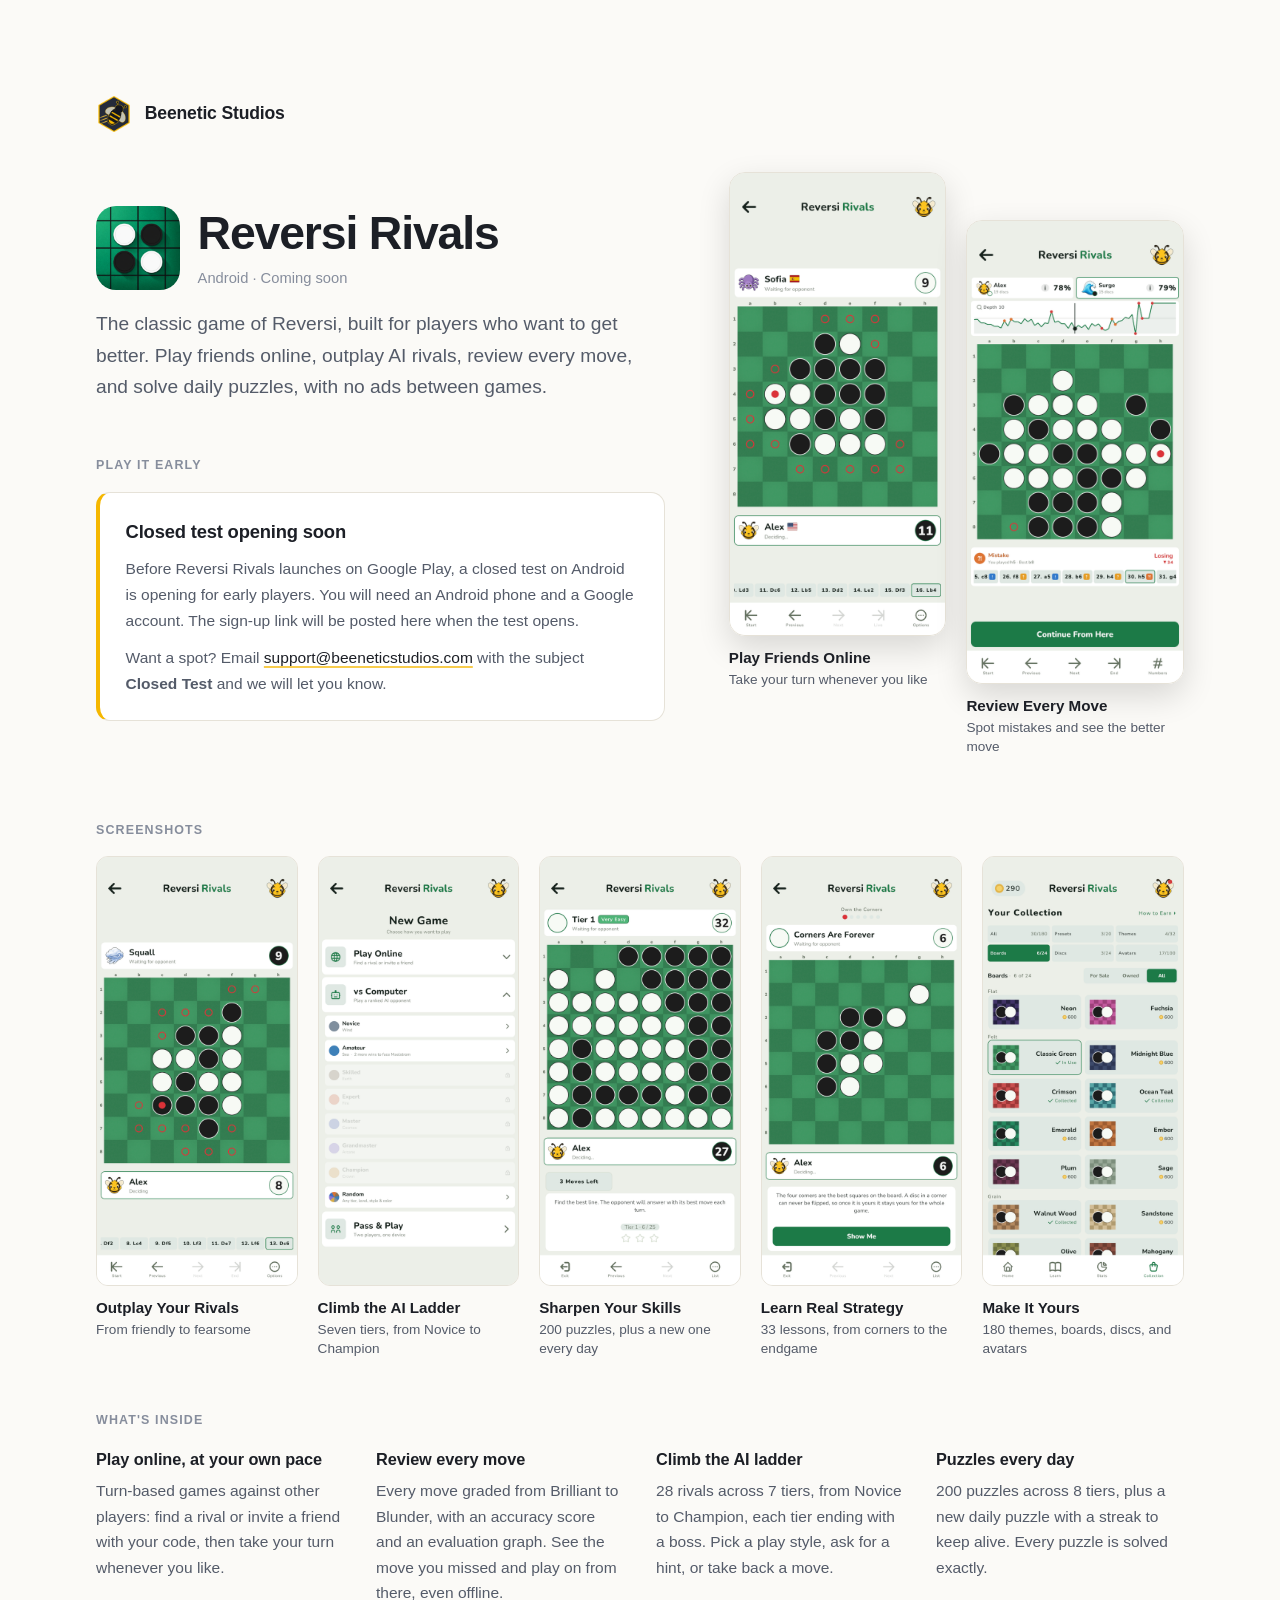
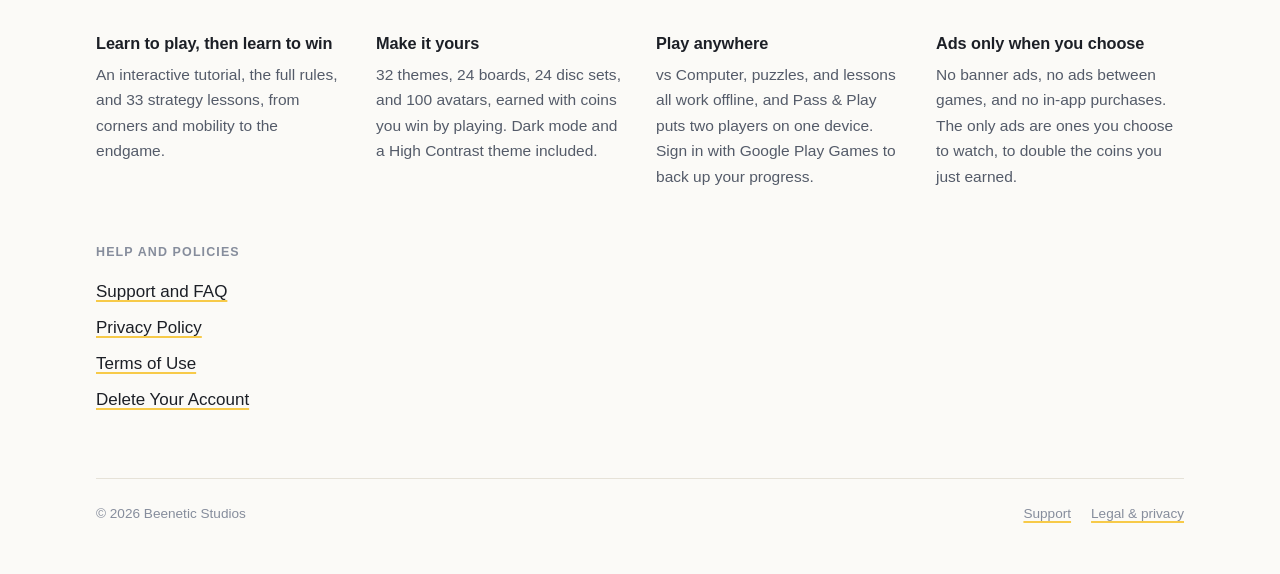
==== reversi-rivals/index.html @ a297cc27 "Reversi Rivals page, support page, 404, and a reworked home page - Home: "Games made with care." wit" ====
<!DOCTYPE html>
<html lang="en">
<head>
<meta charset="utf-8">
<meta name="viewport" content="width=device-width, initial-scale=1">
<title>Reversi Rivals · Beenetic Studios</title>
<meta name="description" content="Reversi Rivals: the classic game of Reversi for mobile. Play friends online, outplay AI rivals, review every move, and solve daily puzzles.">

<link rel="icon" type="image/png" sizes="64x64" href="../favicon-64.png">
<link rel="apple-touch-icon" href="../apple-touch-icon.png">

<meta property="og:title" content="Reversi Rivals">
<meta property="og:description" content="Classic Reversi: play friends online, outplay AI rivals, and solve daily puzzles.">
<meta property="og:url" content="https://www.beeneticstudios.com/reversi-rivals/">
<meta property="og:image" content="https://www.beeneticstudios.com/reversi-rivals/feature.jpg">
<meta property="og:type" content="website">

<link rel="stylesheet" href="../site.css">
</head>
<body>
<div class="wrap wide">

  <a class="mark" href="../">
    <img src="../logo-200.png" width="36" height="36" alt="">
    <span class="name">Beenetic Studios</span>
  </a>

  <div class="hero">
  <div class="hero-text">

  <div class="game-head">
    <img src="icon-256.png" width="84" height="84" alt="Reversi Rivals app icon">
    <div>
      <h1>Reversi Rivals</h1>
      <span class="platform">Android &middot; Coming soon</span>
    </div>
  </div>

  <p class="lede">
    The classic game of Reversi, built for players who want to get better. Play friends
    online, outplay AI rivals, review every move, and solve daily puzzles, with no ads
    between games.
  </p>

  <img class="banner" src="feature.webp" width="1024" height="500"
       alt="Reversi Rivals: Play. Review. Improve.">

  <section id="closed-test">
    <h2>Play it early</h2>
    <div class="card callout">
      <div class="card-head">
        <span class="card-title">Closed test opening soon</span>
      </div>
      <p>
        Before Reversi Rivals launches on Google Play, a closed test on Android is opening
        for early players. You will need an Android phone and a Google account. The sign-up
        link will be posted here when the test opens.
      </p>
      <p>
        Want a spot? Email
        <a href="mailto:support@beeneticstudios.com?subject=Closed%20Test">support@beeneticstudios.com</a>
        with the subject <strong>Closed Test</strong> and we will let you know.
      </p>
    </div>
  </section>

  </div>
  <div class="hero-art">
    <figure>
      <a class="zoom" href="shot-5@2x.webp"><img src="shot-5.webp" srcset="shot-5.webp 540w, shot-5@2x.webp 1080w" sizes="220px" width="540" height="1158" alt="An online game in progress"></a>
      <figcaption>
        <span class="shot-title">Play Friends Online</span>
        <span class="shot-sub">Take your turn whenever you like</span>
      </figcaption>
    </figure>
    <figure>
      <a class="zoom" href="shot-3@2x.webp"><img src="shot-3.webp" srcset="shot-3.webp 540w, shot-3@2x.webp 1080w" sizes="220px" width="540" height="1158" alt="Review showing a graded mistake, the better move, and the evaluation graph"></a>
      <figcaption>
        <span class="shot-title">Review Every Move</span>
        <span class="shot-sub">Spot mistakes and see the better move</span>
      </figcaption>
    </figure>
  </div>
  </div>

  <section>
    <h2>Screenshots</h2>
    <ul class="shots">
      <li>
        <a class="zoom" href="shot-1@2x.webp"><img src="shot-1.webp" srcset="shot-1.webp 540w, shot-1@2x.webp 1080w" sizes="(min-width: 900px) 210px, 180px" width="540" height="1158" loading="lazy" alt="A game against the AI rival Squall"></a>
        <span class="shot-title">Outplay Your Rivals</span>
        <span class="shot-sub">From friendly to fearsome</span>
      </li>
      <li>
        <a class="zoom" href="shot-2@2x.webp"><img src="shot-2.webp" srcset="shot-2.webp 540w, shot-2@2x.webp 1080w" sizes="(min-width: 900px) 210px, 180px" width="540" height="1158" loading="lazy" alt="The New Game screen with the vs Computer tiers"></a>
        <span class="shot-title">Climb the AI Ladder</span>
        <span class="shot-sub">Seven tiers, from Novice to Champion</span>
      </li>
      <li class="in-hero">
        <a class="zoom" href="shot-3@2x.webp"><img src="shot-3.webp" srcset="shot-3.webp 540w, shot-3@2x.webp 1080w" sizes="(min-width: 900px) 210px, 180px" width="540" height="1158" loading="lazy" alt="Review showing a graded mistake, the better move, and the evaluation graph"></a>
        <span class="shot-title">Review Every Move</span>
        <span class="shot-sub">Spot mistakes and see the better move</span>
      </li>
      <li>
        <a class="zoom" href="shot-4@2x.webp"><img src="shot-4.webp" srcset="shot-4.webp 540w, shot-4@2x.webp 1080w" sizes="(min-width: 900px) 210px, 180px" width="540" height="1158" loading="lazy" alt="A puzzle from the first tier"></a>
        <span class="shot-title">Sharpen Your Skills</span>
        <span class="shot-sub">200 puzzles, plus a new one every day</span>
      </li>
      <li class="in-hero">
        <a class="zoom" href="shot-5@2x.webp"><img src="shot-5.webp" srcset="shot-5.webp 540w, shot-5@2x.webp 1080w" sizes="(min-width: 900px) 210px, 180px" width="540" height="1158" loading="lazy" alt="An online game in progress"></a>
        <span class="shot-title">Play Friends Online</span>
        <span class="shot-sub">Take your turn whenever you like</span>
      </li>
      <li>
        <a class="zoom" href="shot-6@2x.webp"><img src="shot-6.webp" srcset="shot-6.webp 540w, shot-6@2x.webp 1080w" sizes="(min-width: 900px) 210px, 180px" width="540" height="1158" loading="lazy" alt="The lesson Corners Are Forever"></a>
        <span class="shot-title">Learn Real Strategy</span>
        <span class="shot-sub">33 lessons, from corners to the endgame</span>
      </li>
      <li>
        <a class="zoom" href="shot-7@2x.webp"><img src="shot-7.webp" srcset="shot-7.webp 540w, shot-7@2x.webp 1080w" sizes="(min-width: 900px) 210px, 180px" width="540" height="1158" loading="lazy" alt="The board collection"></a>
        <span class="shot-title">Make It Yours</span>
        <span class="shot-sub">180 themes, boards, discs, and avatars</span>
      </li>
    </ul>
  </section>

  <section>
    <h2>What's inside</h2>
    <div class="features">
      <div>
        <h3>Play online, at your own pace</h3>
        <p>Turn-based games against other players: find a rival or invite a friend with
          your code, then take your turn whenever you like.</p>
      </div>
      <div>
        <h3>Review every move</h3>
        <p>Every move graded from Brilliant to Blunder, with an accuracy score and an
          evaluation graph. See the move you missed and play on from there, even offline.</p>
      </div>
      <div>
        <h3>Climb the AI ladder</h3>
        <p>28 rivals across 7 tiers, from Novice to Champion, each tier ending with a boss.
          Pick a play style, ask for a hint, or take back a move.</p>
      </div>
      <div>
        <h3>Puzzles every day</h3>
        <p>200 puzzles across 8 tiers, plus a new daily puzzle with a streak to keep alive.
          Every puzzle is solved exactly.</p>
      </div>
      <div>
        <h3>Learn to play, then learn to win</h3>
        <p>An interactive tutorial, the full rules, and 33 strategy lessons, from corners
          and mobility to the endgame.</p>
      </div>
      <div>
        <h3>Make it yours</h3>
        <p>32 themes, 24 boards, 24 disc sets, and 100 avatars, earned with coins you win by
          playing. Dark mode and a High Contrast theme included.</p>
      </div>
      <div>
        <h3>Play anywhere</h3>
        <p>vs Computer, puzzles, and lessons all work offline, and Pass &amp; Play puts two
          players on one device. Sign in with Google Play Games to back up your progress.</p>
      </div>
      <div>
        <h3>Ads only when you choose</h3>
        <p>No banner ads, no ads between games, and no in-app purchases. The only ads are
          ones you choose to watch, to double the coins you just earned.</p>
      </div>
    </div>
  </section>

  <section>
    <h2>Help and policies</h2>
    <ul class="plain">
      <li><a href="../support/">Support and FAQ</a></li>
      <li><a href="https://legal.beeneticstudios.com/privacy/">Privacy Policy</a></li>
      <li><a href="https://legal.beeneticstudios.com/terms/">Terms of Use</a></li>
      <li><a href="https://legal.beeneticstudios.com/delete-account/">Delete Your Account</a></li>
    </ul>
  </section>

  <footer>
    <span>&copy; 2026 Beenetic Studios</span>
    <nav>
      <a href="../support/">Support</a>
      <a href="https://legal.beeneticstudios.com/">Legal &amp; privacy</a>
    </nav>
  </footer>

  <dialog class="viewer" aria-label="Screenshot">
    <img alt="">
  </dialog>
  <script>
    (function () {
      var viewer = document.querySelector('.viewer');
      if (!viewer || !viewer.showModal) return;
      var big = viewer.querySelector('img');
      document.querySelectorAll('a.zoom').forEach(function (link) {
        link.addEventListener('click', function (e) {
          e.preventDefault();
          var thumb = link.querySelector('img');
          big.src = link.getAttribute('href');
          big.alt = thumb ? thumb.alt : '';
          viewer.showModal();
        });
      });
      viewer.addEventListener('click', function () { viewer.close(); });
      viewer.addEventListener('close', function () { big.removeAttribute('src'); });
    })();
  </script>

</div>
</body>
</html>
---- site.css ----
/* Beenetic Studios: the one stylesheet every page on www shares.
   Palette sampled from the studio mark: navy #242a3a, gold #f5b700, near-black #14161e. */
:root {
  --bg:        #fbfaf7;
  --surface:   #ffffff;
  --border:    #e6e2d8;
  --ink:       #1c1f26;
  --ink-soft:  #545b69;
  --ink-faint: #868d9c;
  --gold:      #f5b700;   /* the brand gold, decorative use only */
  --accent:    #9a7106;   /* darkened for legible text/underlines on a light background */
}

@media (prefers-color-scheme: dark) {
  :root {
    --bg:        #14161e;
    --surface:   #1d2130;
    --border:    #2c3242;
    --ink:       #eef1f6;
    --ink-soft:  #a8b0be;
    --ink-faint: #737c8c;
    --gold:      #f5b700;
    --accent:    #f5b700;
  }
}

* { box-sizing: border-box; }

html { -webkit-text-size-adjust: 100%; }

body {
  margin: 0;
  padding: 0;
  background: var(--bg);
  color: var(--ink);
  font-family: -apple-system, BlinkMacSystemFont, "Segoe UI", Roboto,
               "Helvetica Neue", Arial, sans-serif;
  font-size: 17px;
  line-height: 1.65;
  -webkit-font-smoothing: antialiased;
}

.wrap {
  max-width: 43rem;
  margin: 0 auto;
  padding: clamp(3rem, 9vw, 6rem) clamp(1.25rem, 5vw, 2rem) 3rem;
}

/* ---- Masthead ---- */

.mark {
  display: flex;
  align-items: center;
  gap: 0.8rem;
  margin-bottom: 2.5rem;
  color: var(--ink);
  text-decoration: none;
  width: fit-content;
}

.mark img {
  width: 36px;
  height: 36px;
  flex: none;
  display: block;
}

.mark .name {
  font-size: 1.1rem;
  font-weight: 650;
  letter-spacing: -0.01em;
}

h1 {
  font-size: clamp(2rem, 6.5vw, 2.9rem);
  line-height: 1.15;
  letter-spacing: -0.025em;
  font-weight: 700;
  margin: 0 0 1.1rem;
}

.lede {
  font-size: clamp(1.05rem, 2.4vw, 1.2rem);
  color: var(--ink-soft);
  margin: 0 0 3.25rem;
  max-width: 34rem;
}

/* The home intro spans the column, so it lines up with the full-width game card below it. */
.lede.full { max-width: none; }

/* ---- Sections ---- */

h2 {
  font-size: 0.78rem;
  font-weight: 650;
  text-transform: uppercase;
  letter-spacing: 0.09em;
  color: var(--ink-faint);
  margin: 0 0 1rem;
}

h3 {
  font-size: 1.02rem;
  font-weight: 650;
  letter-spacing: -0.005em;
  margin: 0 0 0.3rem;
}

section { margin-bottom: 3.25rem; }

p { margin: 0 0 1rem; }
p:last-child { margin-bottom: 0; }

/* ---- Cards ---- */

.card {
  display: block;
  background: var(--surface);
  border: 1px solid var(--border);
  border-radius: 14px;
  padding: 1.5rem 1.6rem;
}

a.card {
  color: inherit;
  text-decoration: none;
  transition: border-color 0.15s;
}

a.card:hover, a.card:focus-visible { border-color: var(--gold); }

.card-head {
  display: flex;
  align-items: baseline;
  flex-wrap: wrap;
  gap: 0.75rem;
  margin-bottom: 0.6rem;
}

.card-title {
  font-size: 1.15rem;
  font-weight: 650;
  letter-spacing: -0.01em;
}

.tag {
  font-size: 0.72rem;
  font-weight: 600;
  text-transform: uppercase;
  letter-spacing: 0.07em;
  color: var(--accent);
  border: 1px solid color-mix(in srgb, var(--gold) 45%, transparent);
  border-radius: 999px;
  padding: 0.15rem 0.6rem;
  white-space: nowrap;
}

.card p {
  color: var(--ink-soft);
  font-size: 0.97rem;
  margin: 0;
}

.card .more {
  display: inline-block;
  margin-top: 0.9rem;
  font-size: 0.92rem;
  font-weight: 600;
  color: var(--accent);
}

/* A card that asks for something: the gold rule on its leading edge marks it as the page's call to action. */
.callout {
  border-left: 4px solid var(--gold);
}

.callout p + p { margin-top: 0.75rem; }

/* ---- Buttons ---- */

.btns { display: flex; flex-wrap: wrap; gap: 0.75rem; margin-top: 1.25rem; }

.btn {
  display: inline-block;
  padding: 0.6rem 1.1rem;
  border-radius: 999px;
  font-size: 0.95rem;
  font-weight: 650;
  text-decoration: none;
  border: 1.5px solid var(--gold);
  color: var(--ink);
}

.btn.primary { background: var(--gold); color: #14161e; }

.btn:hover { filter: brightness(1.06); }

/* ---- Home: a game's card (one per game; a second game adds a second card) ---- */

.game-card { display: grid; gap: 1.5rem; }

.game-card .who { display: flex; align-items: center; gap: 1rem; margin-bottom: 0.8rem; }

.game-card .who img { width: 64px; height: 64px; border-radius: 15px; flex: none; }

.game-card .who .card-title { font-size: 1.3rem; }

.game-card .thumbs { display: flex; gap: 0.6rem; }

.game-card .thumbs img {
  width: calc((100% - 1.2rem) / 3);
  height: auto;
  border-radius: 10px;
  border: 1px solid var(--border);
}

/* ---- Links ---- */

a {
  color: var(--ink);
  text-decoration-color: color-mix(in srgb, var(--gold) 70%, transparent);
  text-underline-offset: 3px;
  text-decoration-thickness: 1.5px;
}

a:hover { text-decoration-color: var(--gold); }

.contact a { font-weight: 550; }

ul.plain {
  list-style: none;
  margin: 0;
  padding: 0;
}

ul.plain li + li { margin-top: 0.5rem; }

/* ---- Game page ---- */

.game-head {
  display: flex;
  align-items: center;
  gap: 1.1rem;
  margin-bottom: 1.1rem;
}

.game-head img {
  width: 84px;
  height: 84px;
  flex: none;
  border-radius: 20px;
  display: block;
}

.game-head h1 { margin: 0; }

.game-head .platform {
  display: block;
  font-size: 0.92rem;
  color: var(--ink-faint);
  margin-top: 0.35rem;
}

.banner {
  display: block;
  width: 100%;
  height: auto;
  border-radius: 14px;
  margin: 0 0 3.25rem;
}

/* The screenshot strip scrolls inside itself; the page never scrolls sideways. */
.shots {
  display: flex;
  gap: 0.85rem;
  overflow-x: auto;
  scroll-snap-type: x mandatory;
  padding: 0 0 0.75rem;
  margin: 0;
  list-style: none;
  scrollbar-width: thin;
}

.shots li {
  flex: none;
  width: 180px;
  scroll-snap-align: start;
}

.shots a { display: block; }

.shots img {
  display: block;
  width: 100%;
  height: auto;
  border-radius: 12px;
  border: 1px solid var(--border);
}

.shot-title {
  display: block;
  margin-top: 0.7rem;
  font-size: 0.95rem;
  font-weight: 650;
  line-height: 1.3;
}

.shot-sub {
  display: block;
  margin-top: 0.15rem;
  font-size: 0.85rem;
  line-height: 1.4;
  color: var(--ink-soft);
}

.features {
  display: grid;
  gap: 1.5rem 2rem;
}

@media (min-width: 600px) {
  .features { grid-template-columns: 1fr 1fr; }
}

.features p {
  color: var(--ink-soft);
  font-size: 0.97rem;
  margin: 0;
}

/* ---- Game page, desktop ----
   Only the game page widens: it is a showcase, while text pages keep the reading measure. Below 900px it is the
   phone layout above, untouched. The hero's two shots stand beside the intro, so the strip drops them (.in-hero)
   and the feature graphic, which the hero replaces. */

.hero-art { display: none; }

@media (min-width: 900px) {
  .wrap.wide { max-width: 72rem; }

  .hero {
    display: grid;
    grid-template-columns: minmax(0, 1fr) auto;
    gap: clamp(2.5rem, 5vw, 4rem);
    align-items: center;
    margin-bottom: 4rem;
  }

  .hero-text > section:last-child { margin-bottom: 0; }

  .hero-text .banner { display: none; }

  .hero-art {
    display: flex;
    gap: 1.25rem;
    align-items: flex-start;
  }

  .hero-art figure {
    margin: 0;
    width: clamp(160px, 17vw, 220px);
  }

  .hero-art figure + figure { margin-top: 3rem; }

  .hero-art a { display: block; }

  .hero-art img {
    display: block;
    width: 100%;
    height: auto;
    border-radius: 16px;
    border: 1px solid var(--border);
    box-shadow: 0 12px 32px rgb(0 0 0 / 0.14);
  }

  .shots {
    display: grid;
    grid-template-columns: repeat(5, minmax(0, 1fr));
    gap: 1.25rem;
    overflow: visible;
    padding: 0;
  }

  .shots li { width: auto; }

  .shots li.in-hero { display: none; }

  .features { grid-template-columns: repeat(4, minmax(0, 1fr)); }
}

/* ---- Screenshot viewer ----
   A tap on a shot opens its full-size copy over the page; a tap anywhere or Esc closes it. Without the script the
   link still opens the image on its own. */

a.zoom { cursor: zoom-in; }

.viewer {
  padding: 0;
  border: 0;
  background: transparent;
  max-width: 100vw;
  max-height: 100vh;
  cursor: zoom-out;
}

.viewer::backdrop { background: rgb(0 0 0 / 0.82); }

.viewer img {
  display: block;
  height: auto;
  width: auto;
  max-height: 92vh;
  max-width: 92vw;
  border-radius: 14px;
}

/* ---- FAQ ---- */

.faq details {
  background: var(--surface);
  border: 1px solid var(--border);
  border-radius: 12px;
  padding: 0;
}

.faq details + details { margin-top: 0.75rem; }

.faq summary {
  cursor: pointer;
  list-style: none;
  padding: 1rem 3rem 1rem 1.25rem;
  font-weight: 600;
  position: relative;
}

.faq summary::-webkit-details-marker { display: none; }

.faq summary::after {
  content: "+";
  position: absolute;
  right: 1.25rem;
  top: 50%;
  transform: translateY(-50%);
  font-weight: 400;
  font-size: 1.3rem;
  color: var(--accent);
}

.faq details[open] summary::after { content: "\2212"; }

.faq .answer {
  padding: 0 1.25rem 1.1rem;
  color: var(--ink-soft);
  font-size: 0.97rem;
}

.faq .answer ol, .faq .answer ul { padding-left: 1.25rem; margin: 0 0 1rem; }
.faq .answer li + li { margin-top: 0.35rem; }
.faq .answer strong { color: var(--ink); font-weight: 600; }

/* ---- Footer ---- */

footer {
  margin-top: 4rem;
  padding-top: 1.5rem;
  border-top: 1px solid var(--border);
  font-size: 0.85rem;
  color: var(--ink-faint);
  display: flex;
  flex-wrap: wrap;
  gap: 0.5rem 1.25rem;
  align-items: baseline;
  justify-content: space-between;
}

footer nav { display: flex; flex-wrap: wrap; gap: 0.5rem 1.25rem; }

footer a { color: var(--ink-faint); }
footer a:hover { color: var(--ink-soft); }
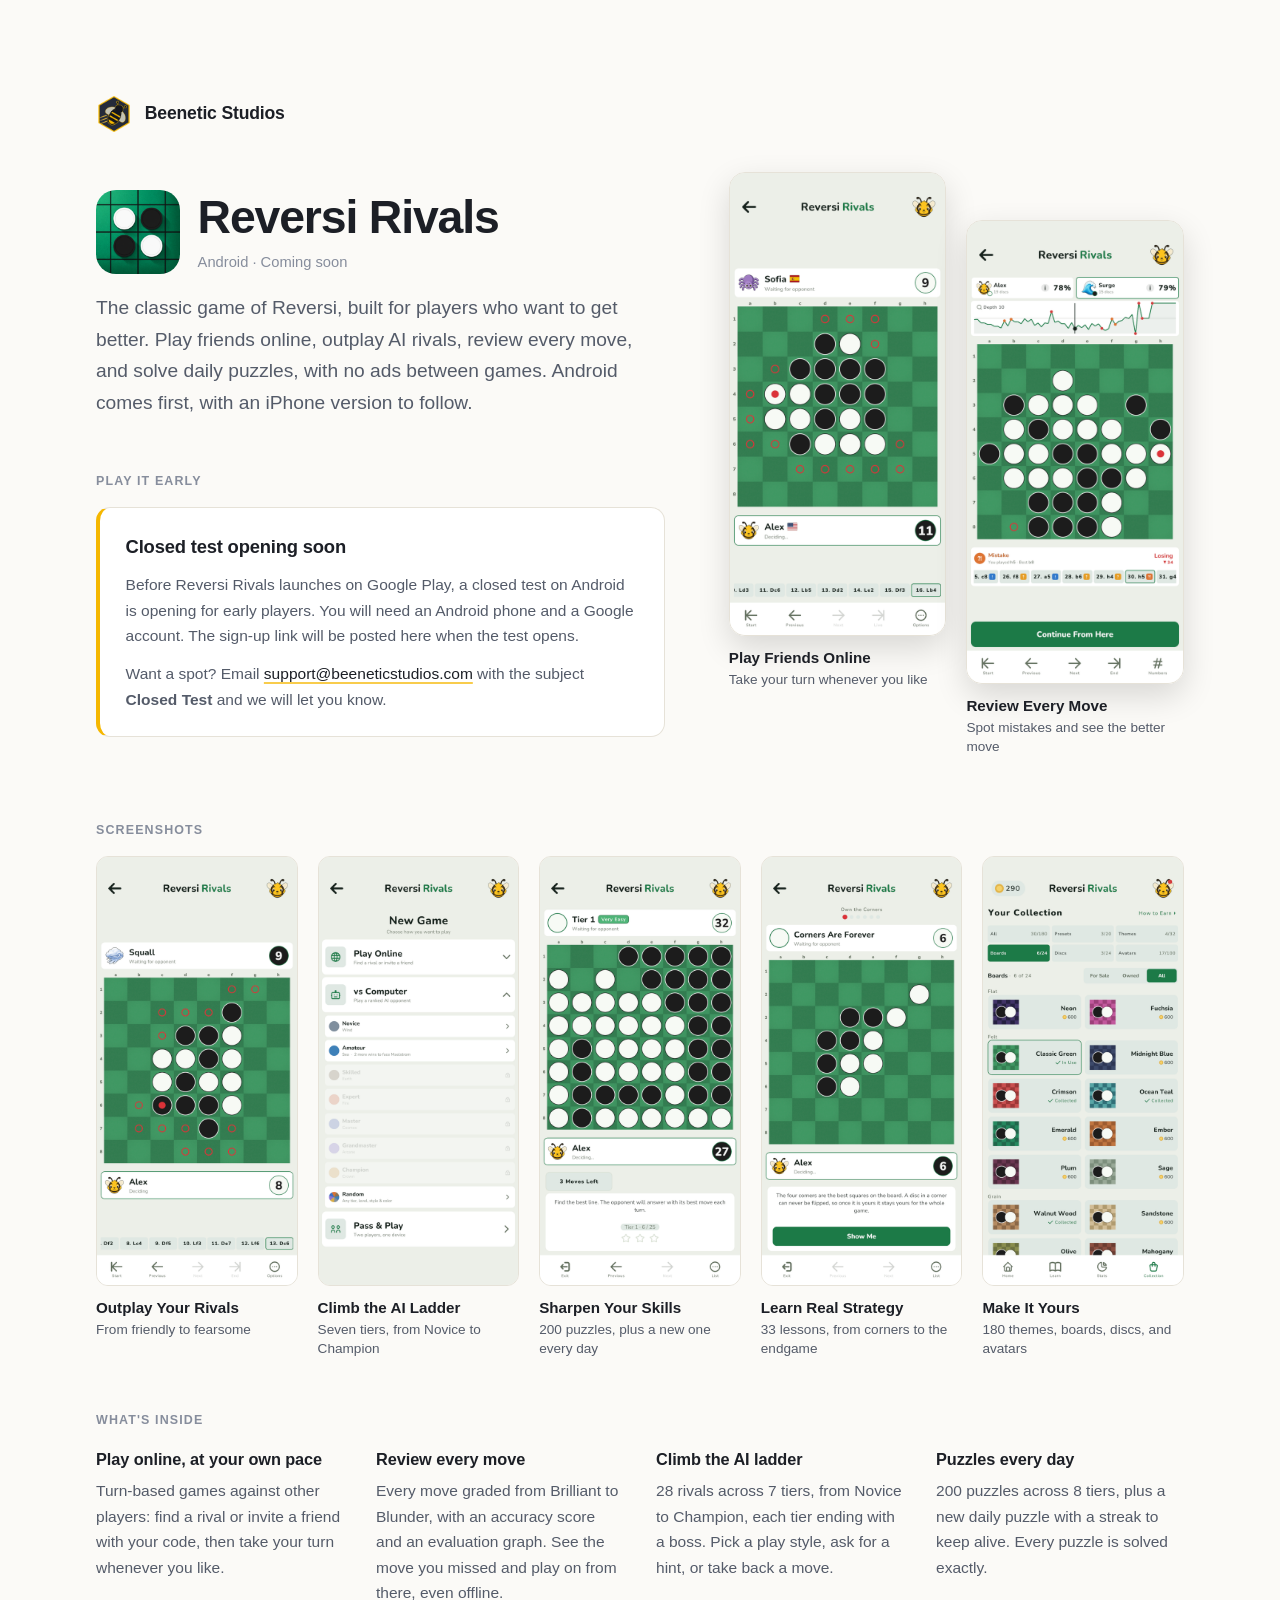
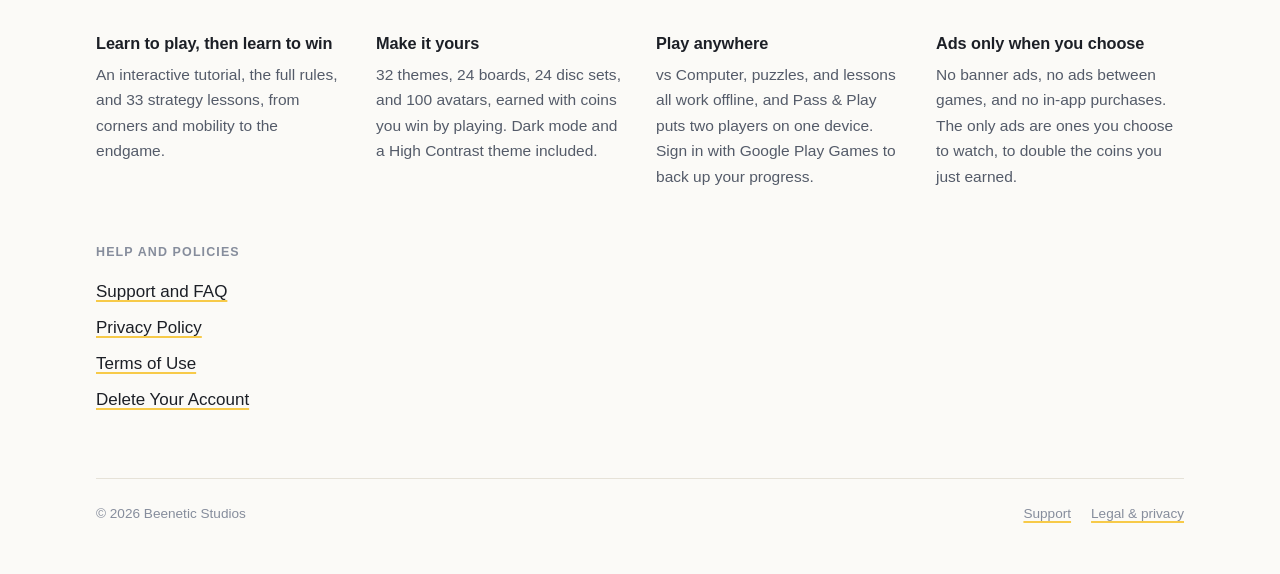
==== commit 3c1010bb: "Walkthrough fixes: thumbnail links, iPhone note, mobile shot order, reply time Home thumbnails link " ====
--- a/reversi-rivals/index.html
+++ b/reversi-rivals/index.html
@@ -10,7 +10,7 @@
 <link rel="apple-touch-icon" href="../apple-touch-icon.png">
 
 <meta property="og:title" content="Reversi Rivals">
-<meta property="og:description" content="Classic Reversi: play friends online, outplay AI rivals, and solve daily puzzles.">
+<meta property="og:description" content="Classic Reversi: play friends online, review every move, outplay AI rivals, and solve daily puzzles.">
 <meta property="og:url" content="https://www.beeneticstudios.com/reversi-rivals/">
 <meta property="og:image" content="https://www.beeneticstudios.com/reversi-rivals/feature.jpg">
 <meta property="og:type" content="website">
@@ -39,7 +39,7 @@
   <p class="lede">
     The classic game of Reversi, built for players who want to get better. Play friends
     online, outplay AI rivals, review every move, and solve daily puzzles, with no ads
-    between games.
+    between games. Android comes first, with an iPhone version to follow.
   </p>
 
   <img class="banner" src="feature.webp" width="1024" height="500"
@@ -86,15 +86,10 @@
   <section>
     <h2>Screenshots</h2>
     <ul class="shots">
-      <li>
-        <a class="zoom" href="shot-1@2x.webp"><img src="shot-1.webp" srcset="shot-1.webp 540w, shot-1@2x.webp 1080w" sizes="(min-width: 900px) 210px, 180px" width="540" height="1158" loading="lazy" alt="A game against the AI rival Squall"></a>
-        <span class="shot-title">Outplay Your Rivals</span>
-        <span class="shot-sub">From friendly to fearsome</span>
-      </li>
-      <li>
-        <a class="zoom" href="shot-2@2x.webp"><img src="shot-2.webp" srcset="shot-2.webp 540w, shot-2@2x.webp 1080w" sizes="(min-width: 900px) 210px, 180px" width="540" height="1158" loading="lazy" alt="The New Game screen with the vs Computer tiers"></a>
-        <span class="shot-title">Climb the AI Ladder</span>
-        <span class="shot-sub">Seven tiers, from Novice to Champion</span>
+      <li class="in-hero">
+        <a class="zoom" href="shot-5@2x.webp"><img src="shot-5.webp" srcset="shot-5.webp 540w, shot-5@2x.webp 1080w" sizes="(min-width: 900px) 210px, 180px" width="540" height="1158" loading="lazy" alt="An online game in progress"></a>
+        <span class="shot-title">Play Friends Online</span>
+        <span class="shot-sub">Take your turn whenever you like</span>
       </li>
       <li class="in-hero">
         <a class="zoom" href="shot-3@2x.webp"><img src="shot-3.webp" srcset="shot-3.webp 540w, shot-3@2x.webp 1080w" sizes="(min-width: 900px) 210px, 180px" width="540" height="1158" loading="lazy" alt="Review showing a graded mistake, the better move, and the evaluation graph"></a>
@@ -102,14 +97,19 @@
         <span class="shot-sub">Spot mistakes and see the better move</span>
       </li>
       <li>
+        <a class="zoom" href="shot-1@2x.webp"><img src="shot-1.webp" srcset="shot-1.webp 540w, shot-1@2x.webp 1080w" sizes="(min-width: 900px) 210px, 180px" width="540" height="1158" loading="lazy" alt="A game against the AI rival Squall"></a>
+        <span class="shot-title">Outplay Your Rivals</span>
+        <span class="shot-sub">From friendly to fearsome</span>
+      </li>
+      <li>
+        <a class="zoom" href="shot-2@2x.webp"><img src="shot-2.webp" srcset="shot-2.webp 540w, shot-2@2x.webp 1080w" sizes="(min-width: 900px) 210px, 180px" width="540" height="1158" loading="lazy" alt="The New Game screen with the vs Computer tiers"></a>
+        <span class="shot-title">Climb the AI Ladder</span>
+        <span class="shot-sub">Seven tiers, from Novice to Champion</span>
+      </li>
+      <li>
         <a class="zoom" href="shot-4@2x.webp"><img src="shot-4.webp" srcset="shot-4.webp 540w, shot-4@2x.webp 1080w" sizes="(min-width: 900px) 210px, 180px" width="540" height="1158" loading="lazy" alt="A puzzle from the first tier"></a>
         <span class="shot-title">Sharpen Your Skills</span>
         <span class="shot-sub">200 puzzles, plus a new one every day</span>
-      </li>
-      <li class="in-hero">
-        <a class="zoom" href="shot-5@2x.webp"><img src="shot-5.webp" srcset="shot-5.webp 540w, shot-5@2x.webp 1080w" sizes="(min-width: 900px) 210px, 180px" width="540" height="1158" loading="lazy" alt="An online game in progress"></a>
-        <span class="shot-title">Play Friends Online</span>
-        <span class="shot-sub">Take your turn whenever you like</span>
       </li>
       <li>
         <a class="zoom" href="shot-6@2x.webp"><img src="shot-6.webp" srcset="shot-6.webp 540w, shot-6@2x.webp 1080w" sizes="(min-width: 900px) 210px, 180px" width="540" height="1158" loading="lazy" alt="The lesson Corners Are Forever"></a>
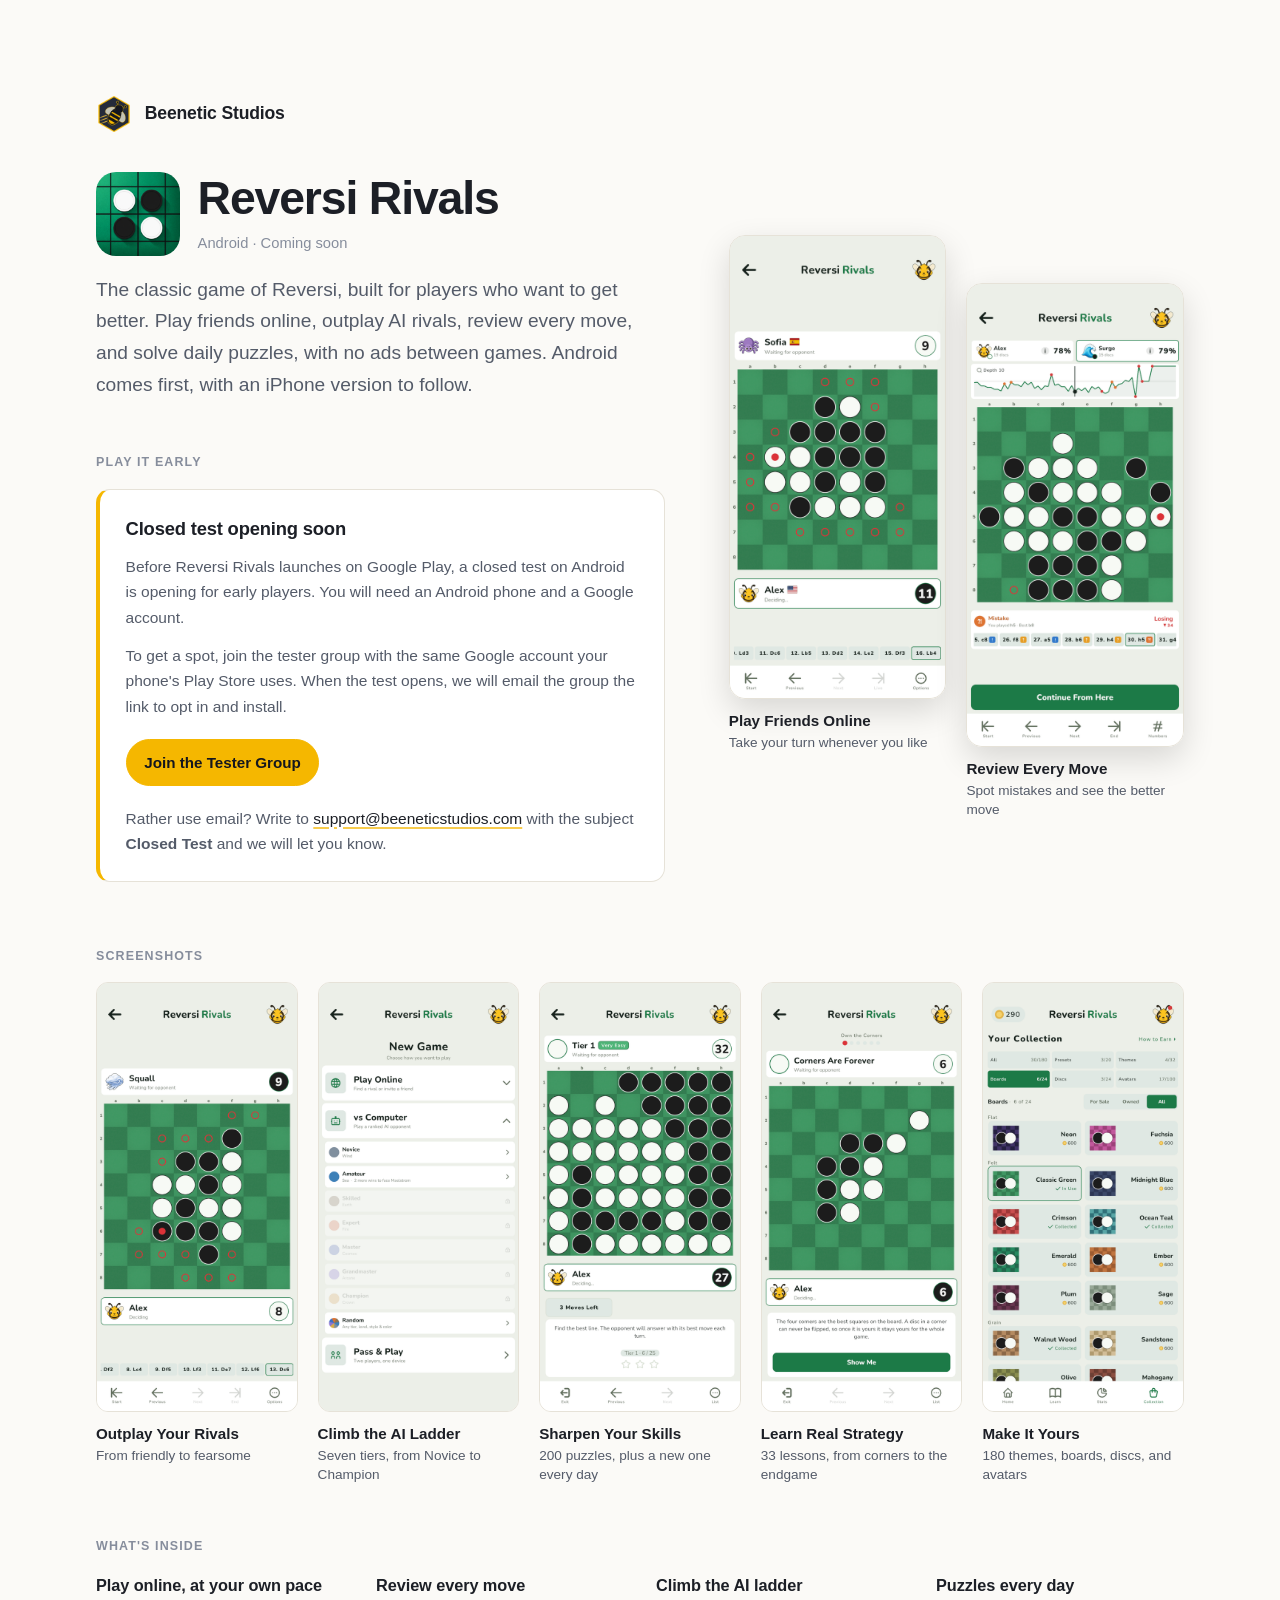
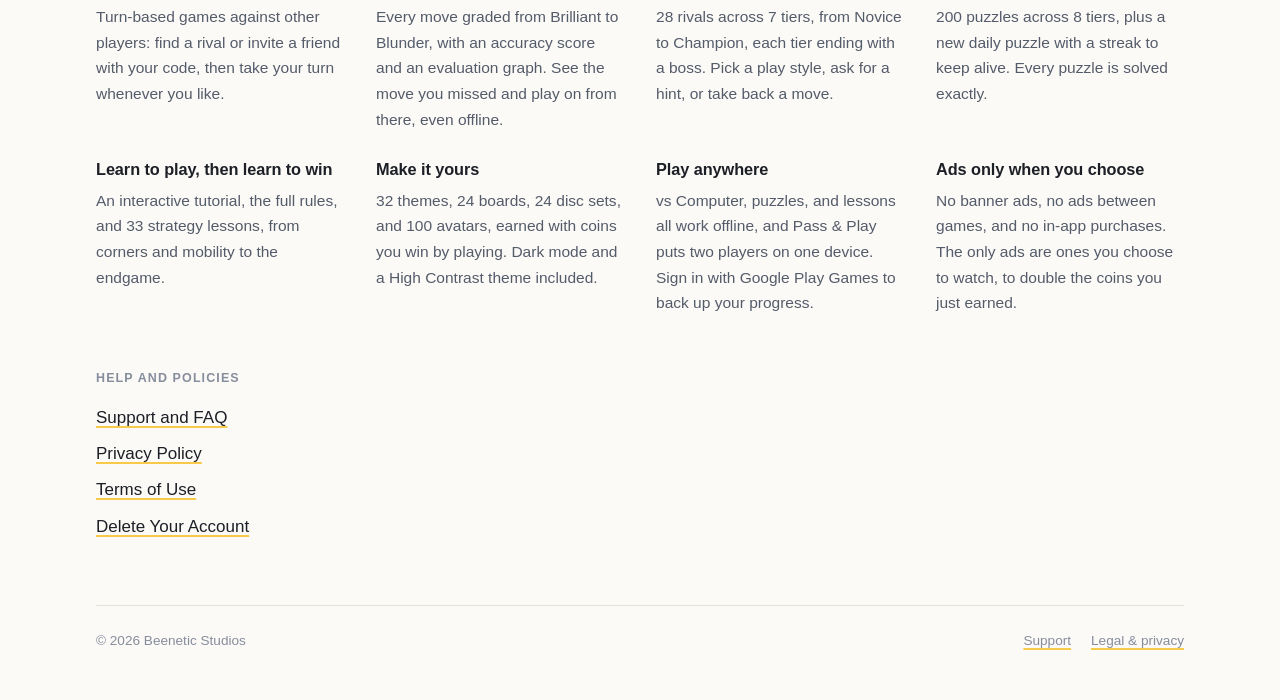
==== commit aee68f99: "Reversi Rivals: Join the Tester Group button on the Play it early card" ====
--- a/reversi-rivals/index.html
+++ b/reversi-rivals/index.html
@@ -53,11 +53,17 @@
       </div>
       <p>
         Before Reversi Rivals launches on Google Play, a closed test on Android is opening
-        for early players. You will need an Android phone and a Google account. The sign-up
-        link will be posted here when the test opens.
+        for early players. You will need an Android phone and a Google account.
       </p>
       <p>
-        Want a spot? Email
+        To get a spot, join the tester group with the same Google account your phone's Play
+        Store uses. When the test opens, we will email the group the link to opt in and install.
+      </p>
+      <div class="btns">
+        <a class="btn primary" href="https://groups.google.com/a/beeneticstudios.com/g/reversi-rivals-testers" rel="noopener">Join the Tester Group</a>
+      </div>
+      <p>
+        Rather use email? Write to
         <a href="mailto:support@beeneticstudios.com?subject=Closed%20Test">support@beeneticstudios.com</a>
         with the subject <strong>Closed Test</strong> and we will let you know.
       </p>
--- a/site.css
+++ b/site.css
@@ -176,6 +176,7 @@
 }
 
 .callout p + p { margin-top: 0.75rem; }
+.callout .btns + p { margin-top: 1.25rem; }
 
 /* ---- Buttons ---- */
 
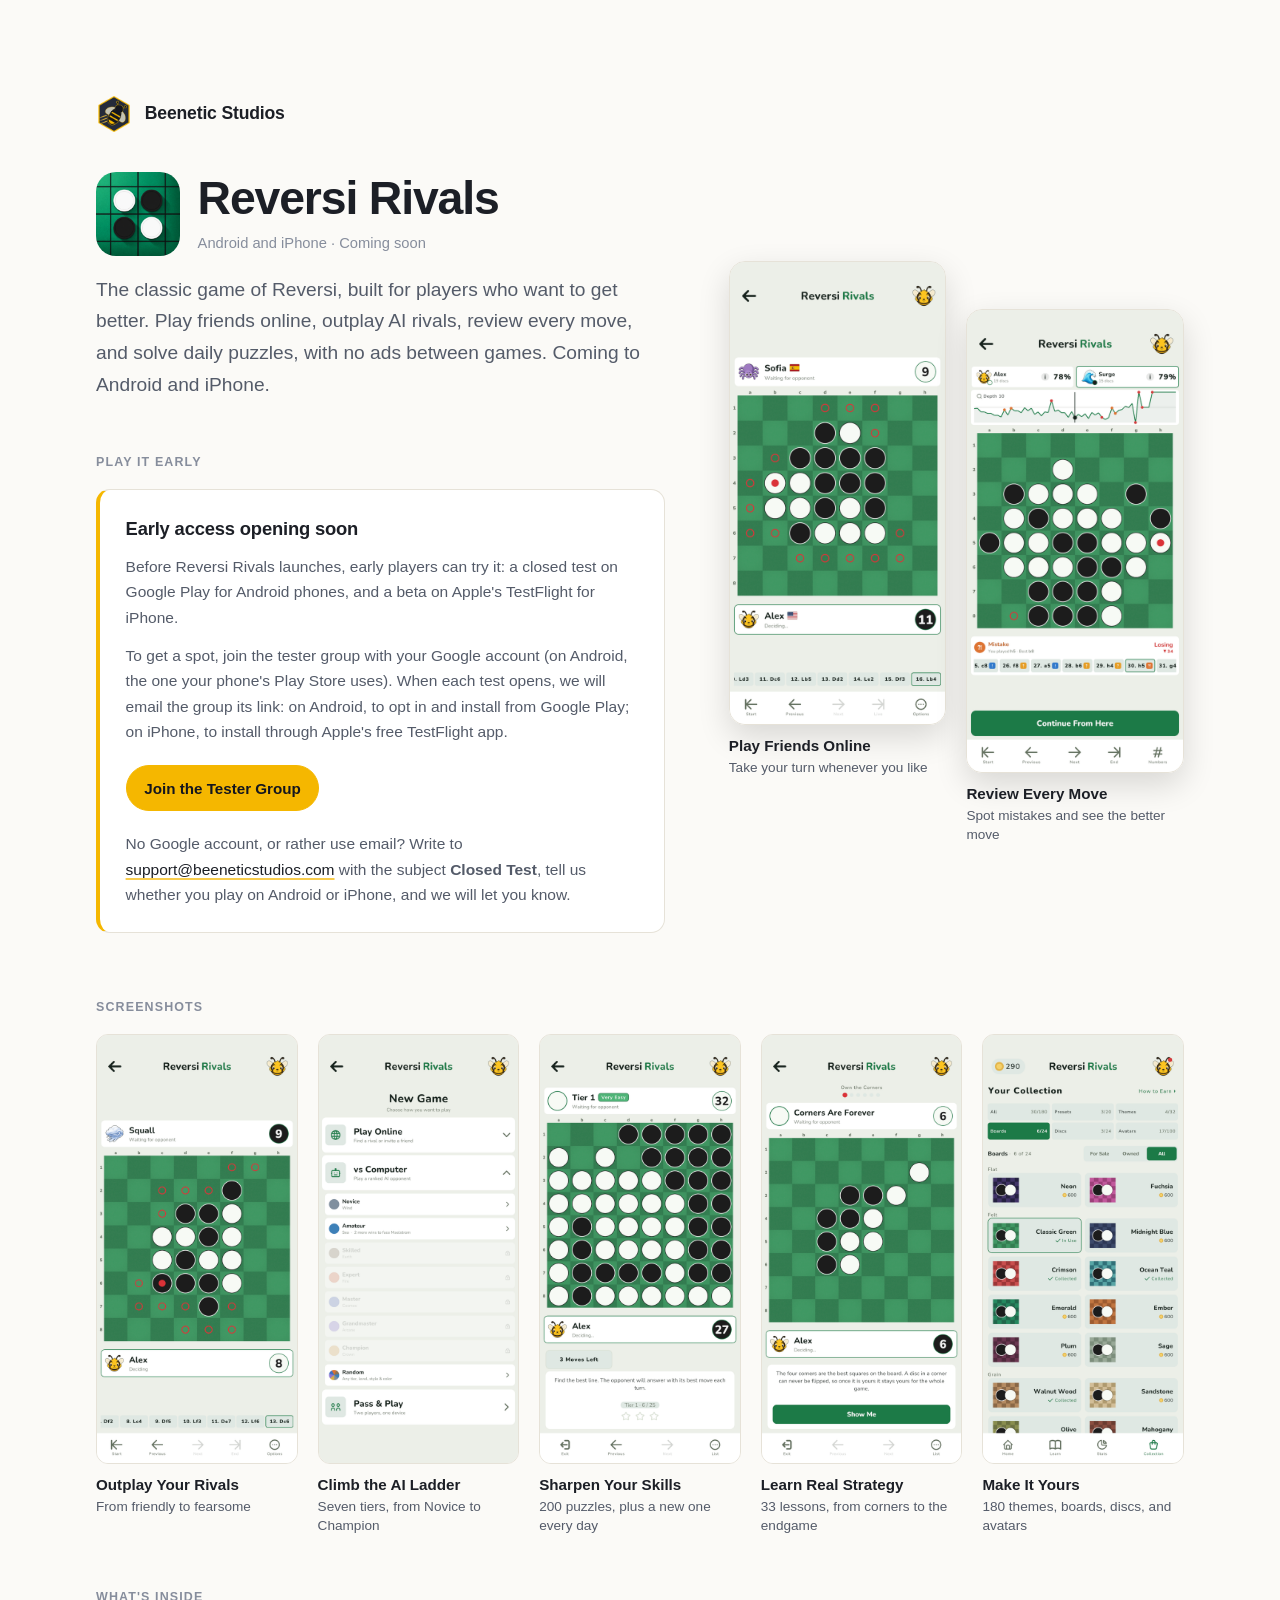
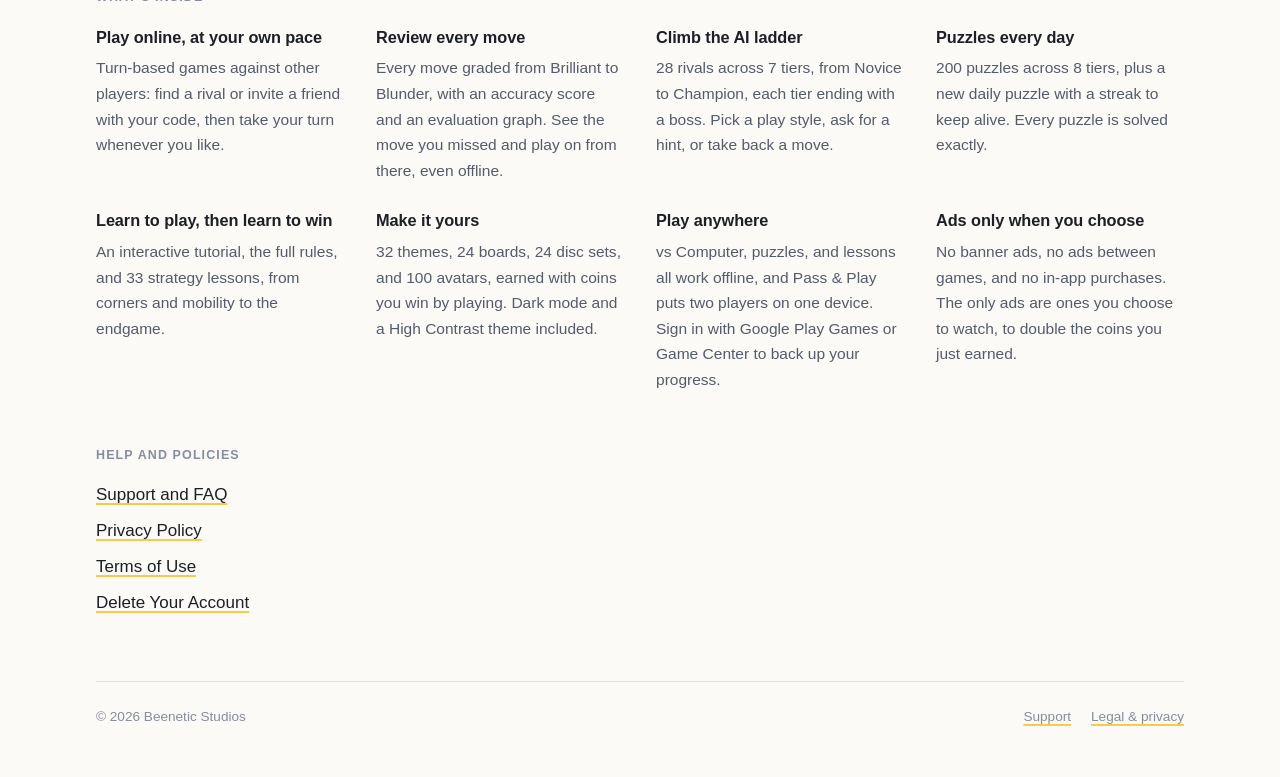
==== commit a0ec9e59: "Website pass before Beta App Review: iPhone early access, FAQ checked against the code Game page and" ====
--- a/reversi-rivals/index.html
+++ b/reversi-rivals/index.html
@@ -32,14 +32,14 @@
     <img src="icon-256.png" width="84" height="84" alt="Reversi Rivals app icon">
     <div>
       <h1>Reversi Rivals</h1>
-      <span class="platform">Android &middot; Coming soon</span>
+      <span class="platform">Android and iPhone &middot; Coming soon</span>
     </div>
   </div>
 
   <p class="lede">
     The classic game of Reversi, built for players who want to get better. Play friends
     online, outplay AI rivals, review every move, and solve daily puzzles, with no ads
-    between games. Android comes first, with an iPhone version to follow.
+    between games. Coming to Android and iPhone.
   </p>
 
   <img class="banner" src="feature.webp" width="1024" height="500"
@@ -49,23 +49,26 @@
     <h2>Play it early</h2>
     <div class="card callout">
       <div class="card-head">
-        <span class="card-title">Closed test opening soon</span>
+        <span class="card-title">Early access opening soon</span>
       </div>
       <p>
-        Before Reversi Rivals launches on Google Play, a closed test on Android is opening
-        for early players. You will need an Android phone and a Google account.
+        Before Reversi Rivals launches, early players can try it: a closed test on Google Play
+        for Android phones, and a beta on Apple's TestFlight for iPhone.
       </p>
       <p>
-        To get a spot, join the tester group with the same Google account your phone's Play
-        Store uses. When the test opens, we will email the group the link to opt in and install.
+        To get a spot, join the tester group with your Google account (on Android, the one your
+        phone's Play Store uses). When each test opens, we will email the group its link: on
+        Android, to opt in and install from Google Play; on iPhone, to install through Apple's
+        free TestFlight app.
       </p>
       <div class="btns">
         <a class="btn primary" href="https://groups.google.com/a/beeneticstudios.com/g/reversi-rivals-testers" rel="noopener">Join the Tester Group</a>
       </div>
       <p>
-        Rather use email? Write to
+        No Google account, or rather use email? Write to
         <a href="mailto:support@beeneticstudios.com?subject=Closed%20Test">support@beeneticstudios.com</a>
-        with the subject <strong>Closed Test</strong> and we will let you know.
+        with the subject <strong>Closed Test</strong>, tell us whether you play on Android or
+        iPhone, and we will let you know.
       </p>
     </div>
   </section>
@@ -166,7 +169,8 @@
       <div>
         <h3>Play anywhere</h3>
         <p>vs Computer, puzzles, and lessons all work offline, and Pass &amp; Play puts two
-          players on one device. Sign in with Google Play Games to back up your progress.</p>
+          players on one device. Sign in with Google Play Games or Game Center to back up your
+          progress.</p>
       </div>
       <div>
         <h3>Ads only when you choose</h3>
--- a/site.css
+++ b/site.css
@@ -427,6 +427,8 @@
 }
 
 .faq details + details { margin-top: 0.75rem; }
+.faq h3 { margin: 2rem 0 0.75rem; }
+.faq h2 + h3 { margin-top: 0; }
 
 .faq summary {
   cursor: pointer;
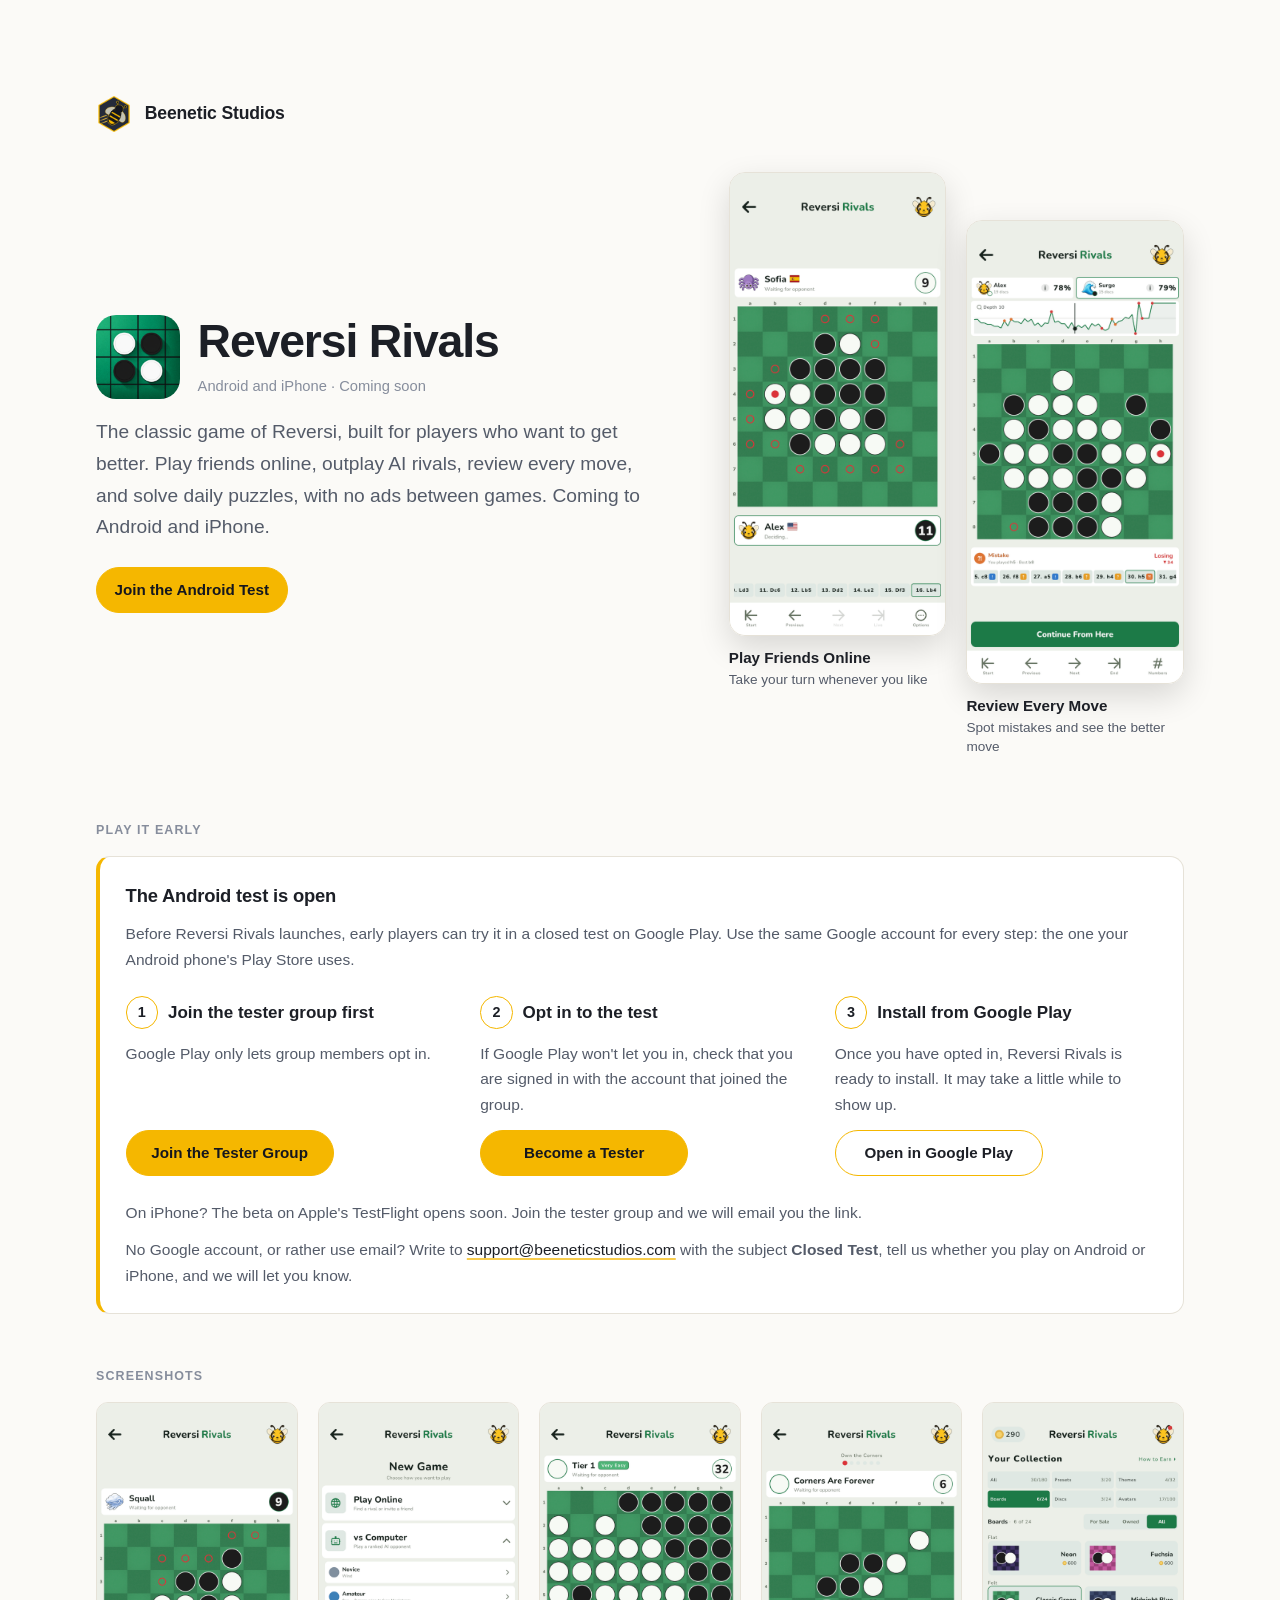
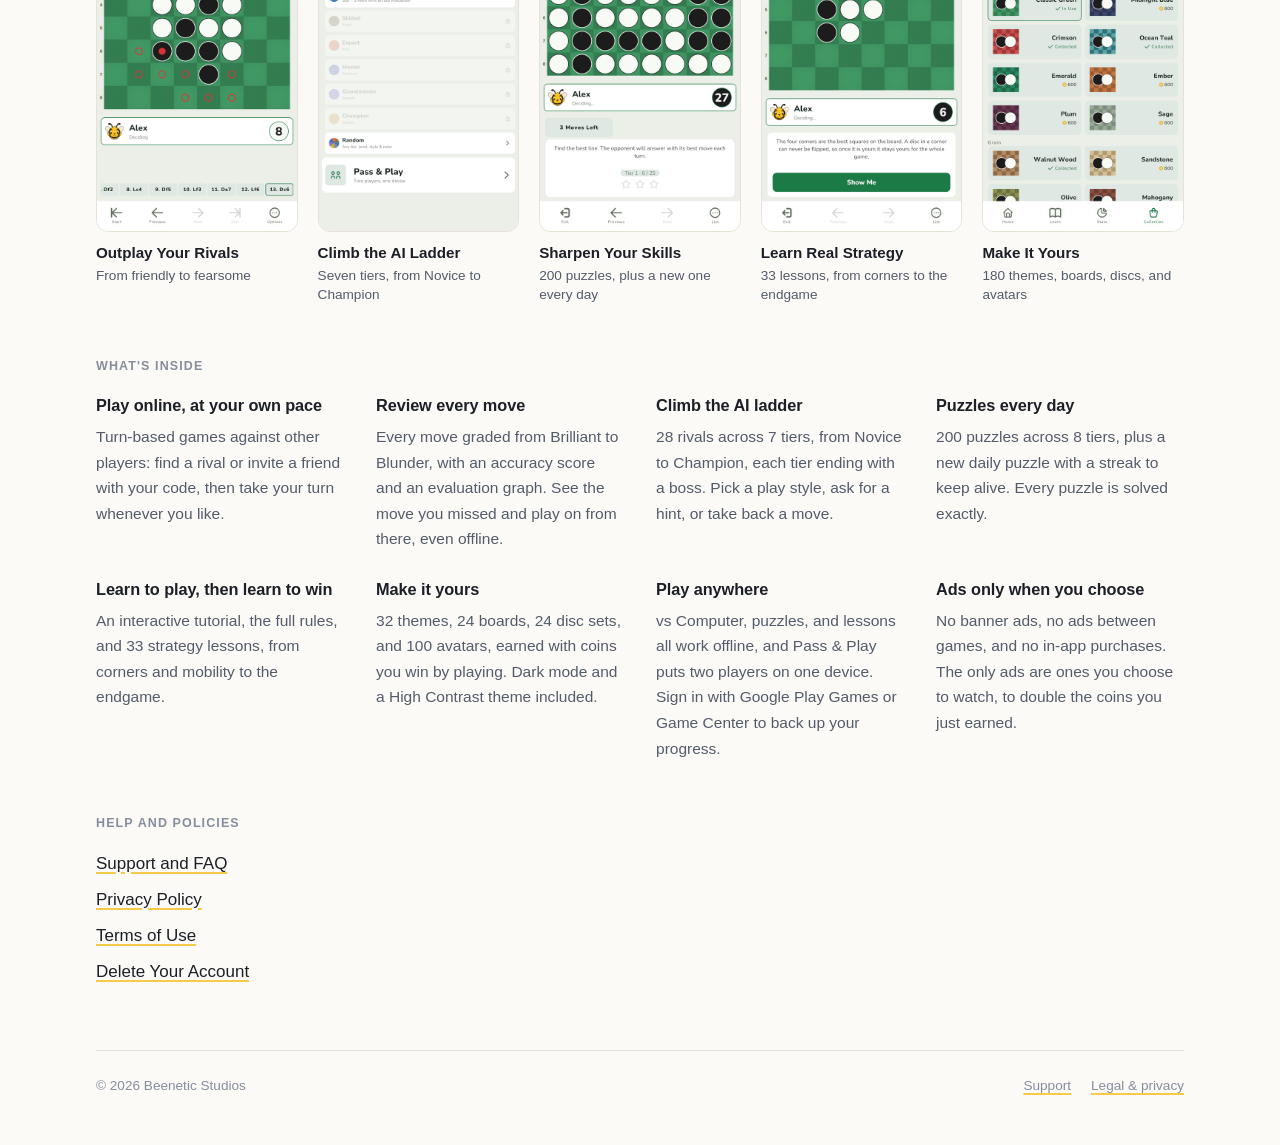
==== commit de63f771: "Reversi Rivals: the Android closed test is open The game page's Play it early card moves below the h" ====
--- a/reversi-rivals/index.html
+++ b/reversi-rivals/index.html
@@ -42,36 +42,12 @@
     between games. Coming to Android and iPhone.
   </p>
 
+  <div class="btns">
+    <a class="btn primary" href="#closed-test">Join the Android Test</a>
+  </div>
+
   <img class="banner" src="feature.webp" width="1024" height="500"
        alt="Reversi Rivals: Play. Review. Improve.">
-
-  <section id="closed-test">
-    <h2>Play it early</h2>
-    <div class="card callout">
-      <div class="card-head">
-        <span class="card-title">Early access opening soon</span>
-      </div>
-      <p>
-        Before Reversi Rivals launches, early players can try it: a closed test on Google Play
-        for Android phones, and a beta on Apple's TestFlight for iPhone.
-      </p>
-      <p>
-        To get a spot, join the tester group with your Google account (on Android, the one your
-        phone's Play Store uses). When each test opens, we will email the group its link: on
-        Android, to opt in and install from Google Play; on iPhone, to install through Apple's
-        free TestFlight app.
-      </p>
-      <div class="btns">
-        <a class="btn primary" href="https://groups.google.com/a/beeneticstudios.com/g/reversi-rivals-testers" rel="noopener">Join the Tester Group</a>
-      </div>
-      <p>
-        No Google account, or rather use email? Write to
-        <a href="mailto:support@beeneticstudios.com?subject=Closed%20Test">support@beeneticstudios.com</a>
-        with the subject <strong>Closed Test</strong>, tell us whether you play on Android or
-        iPhone, and we will let you know.
-      </p>
-    </div>
-  </section>
 
   </div>
   <div class="hero-art">
@@ -91,6 +67,48 @@
     </figure>
   </div>
   </div>
+
+  <section id="closed-test">
+    <h2>Play it early</h2>
+    <div class="card callout">
+      <div class="card-head">
+        <span class="card-title">The Android test is open</span>
+      </div>
+      <p>
+        Before Reversi Rivals launches, early players can try it in a closed test on Google Play.
+        Use the same Google account for every step: the one your Android phone's Play Store uses.
+      </p>
+      <ol class="steps">
+        <li>
+          <span class="step-title">Join the tester group first</span>
+          <p>Google Play only lets group members opt in.</p>
+          <a class="btn primary" href="https://groups.google.com/a/beeneticstudios.com/g/reversi-rivals-testers" rel="noopener">Join the Tester Group</a>
+        </li>
+        <li>
+          <span class="step-title">Opt in to the test</span>
+          <p>If Google Play won't let you in, check that you are signed in with the account that
+            joined the group.</p>
+          <a class="btn primary" href="https://play.google.com/apps/testing/com.beeneticstudios.reversirivals" rel="noopener">Become a Tester</a>
+        </li>
+        <li>
+          <span class="step-title">Install from Google Play</span>
+          <p>Once you have opted in, Reversi Rivals is ready to install. It may take a little
+            while to show up.</p>
+          <a class="btn" href="https://play.google.com/store/apps/details?id=com.beeneticstudios.reversirivals" rel="noopener">Open in Google Play</a>
+        </li>
+      </ol>
+      <p>
+        On iPhone? The beta on Apple's TestFlight opens soon. Join the tester group and we will
+        email you the link.
+      </p>
+      <p>
+        No Google account, or rather use email? Write to
+        <a href="mailto:support@beeneticstudios.com?subject=Closed%20Test">support@beeneticstudios.com</a>
+        with the subject <strong>Closed Test</strong>, tell us whether you play on Android or
+        iPhone, and we will let you know.
+      </p>
+    </div>
+  </section>
 
   <section>
     <h2>Screenshots</h2>
--- a/site.css
+++ b/site.css
@@ -89,6 +89,9 @@
 /* The home intro spans the column, so it lines up with the full-width game card below it. */
 .lede.full { max-width: none; }
 
+/* A call to action right under the lede: pulled up close to it, the lede's gap moved below the buttons. */
+.lede + .btns { margin: -1.75rem 0 3.25rem; }
+
 /* ---- Sections ---- */
 
 h2 {
@@ -178,6 +181,48 @@
 .callout p + p { margin-top: 0.75rem; }
 .callout .btns + p { margin-top: 1.25rem; }
 
+/* Numbered steps inside a callout, each with its own button. Stacked on a phone; three columns side by side once
+   the card is wide, the buttons pinned to the bottom so they line up. */
+.steps {
+  list-style: none;
+  counter-reset: step;
+  margin: 1.5rem 0 0;
+  padding: 0;
+  display: grid;
+  gap: 1.5rem;
+}
+/* Each step: the number and its title on one line, the description under both, then the button. The middle row
+   takes any spare height, so the buttons line up across the columns. */
+.steps li {
+  counter-increment: step;
+  display: grid;
+  grid-template-columns: 1.9rem minmax(0, 1fr);
+  grid-template-rows: auto 1fr auto;
+  column-gap: 0.75rem;
+  row-gap: 0.75rem;
+  align-items: center;
+}
+.steps li::before {
+  content: counter(step);
+  display: grid;
+  place-items: center;
+  width: 1.9rem;
+  height: 1.9rem;
+  border-radius: 50%;
+  border: 1.5px solid var(--gold);
+  font-size: 0.9rem;
+  font-weight: 650;
+  color: var(--ink);
+}
+.step-title { font-weight: 650; color: var(--ink); }
+.callout .steps p { grid-column: 1 / -1; align-self: start; margin: 0; }
+.steps .btn { grid-column: 1 / -1; justify-self: start; width: 13rem; text-align: center; }
+.callout .steps + p { margin-top: 1.5rem; }
+
+@media (min-width: 720px) {
+  .steps { grid-template-columns: repeat(3, minmax(0, 1fr)); column-gap: 2rem; }
+}
+
 /* ---- Buttons ---- */
 
 .btns { display: flex; flex-wrap: wrap; gap: 0.75rem; margin-top: 1.25rem; }
@@ -206,6 +251,8 @@
 .game-card .who img { width: 64px; height: 64px; border-radius: 15px; flex: none; }
 
 .game-card .who .card-title { font-size: 1.3rem; }
+
+.game-card .btn { width: 13rem; text-align: center; }
 
 .game-card .thumbs { display: flex; gap: 0.6rem; }
 
@@ -348,9 +395,9 @@
     margin-bottom: 4rem;
   }
 
-  .hero-text > section:last-child { margin-bottom: 0; }
-
   .hero-text .banner { display: none; }
+
+  .hero-text .lede + .btns { margin-bottom: 0; }
 
   .hero-art {
     display: flex;
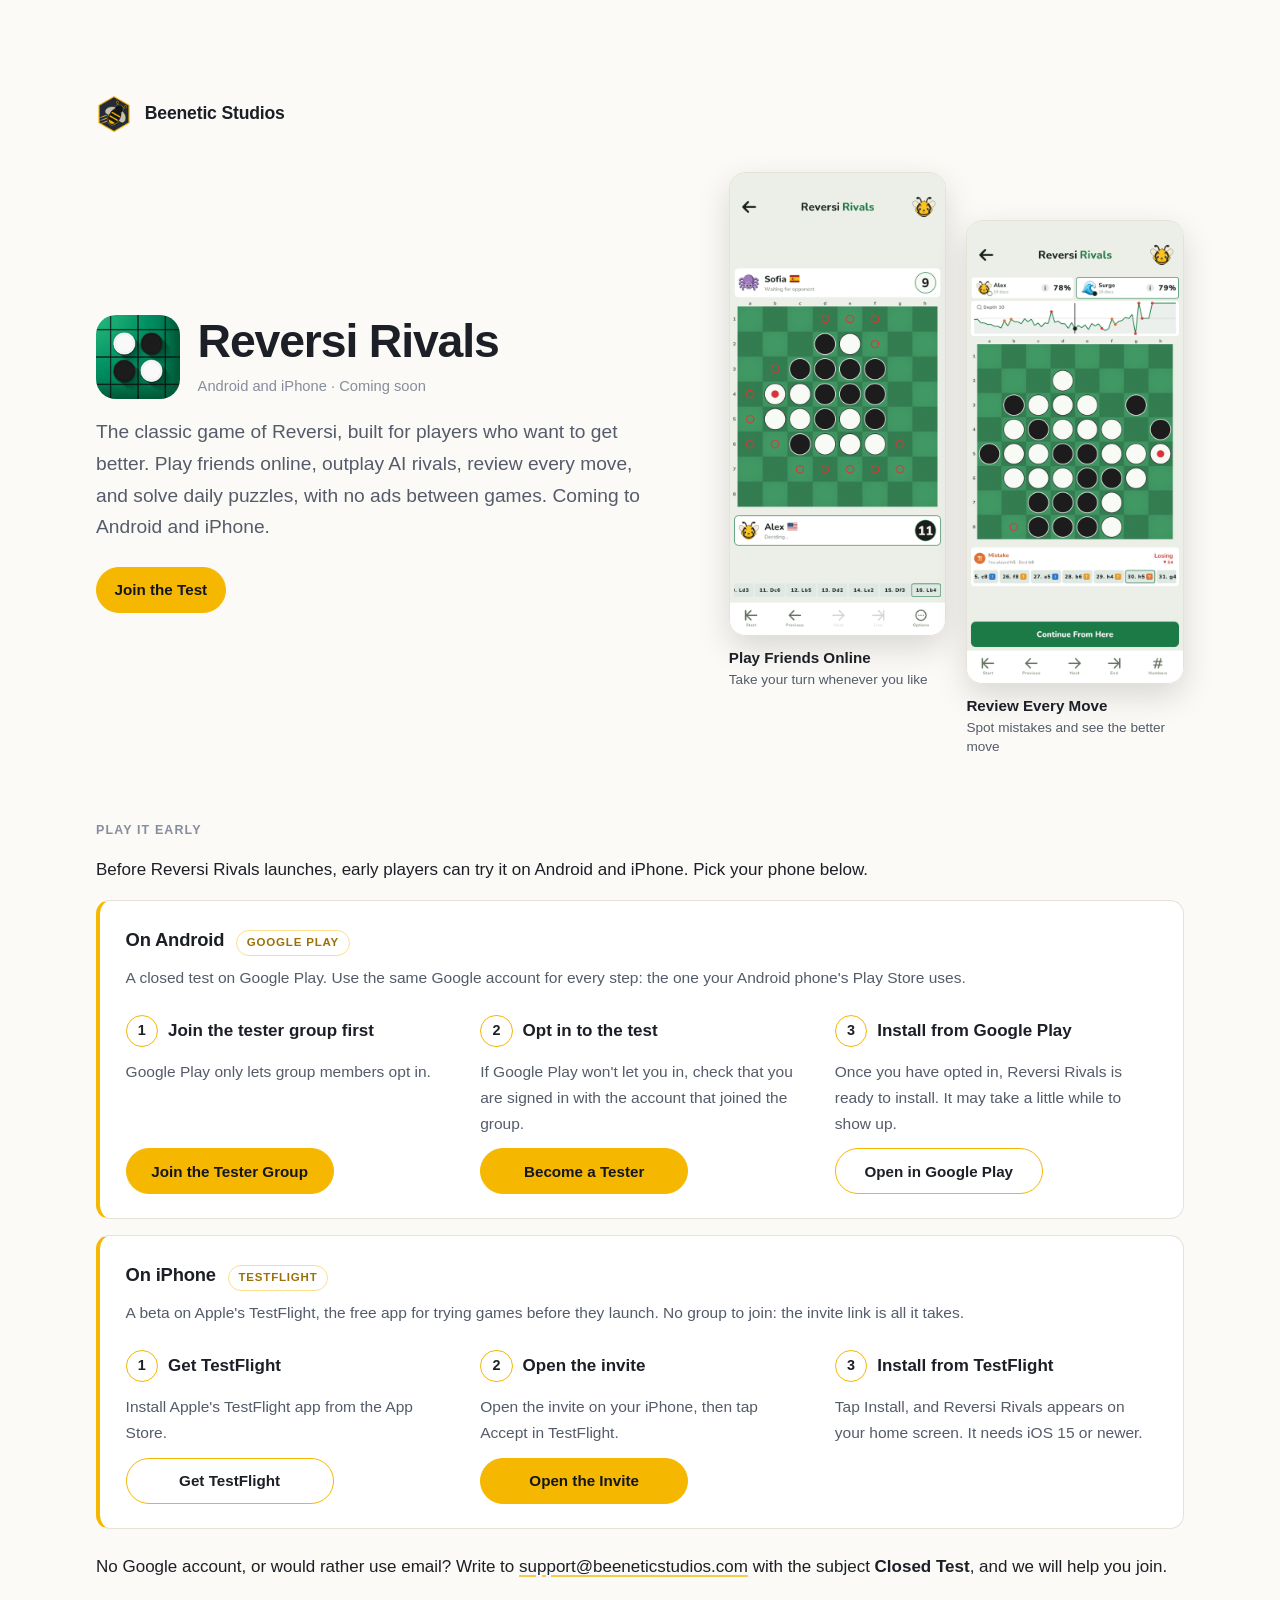
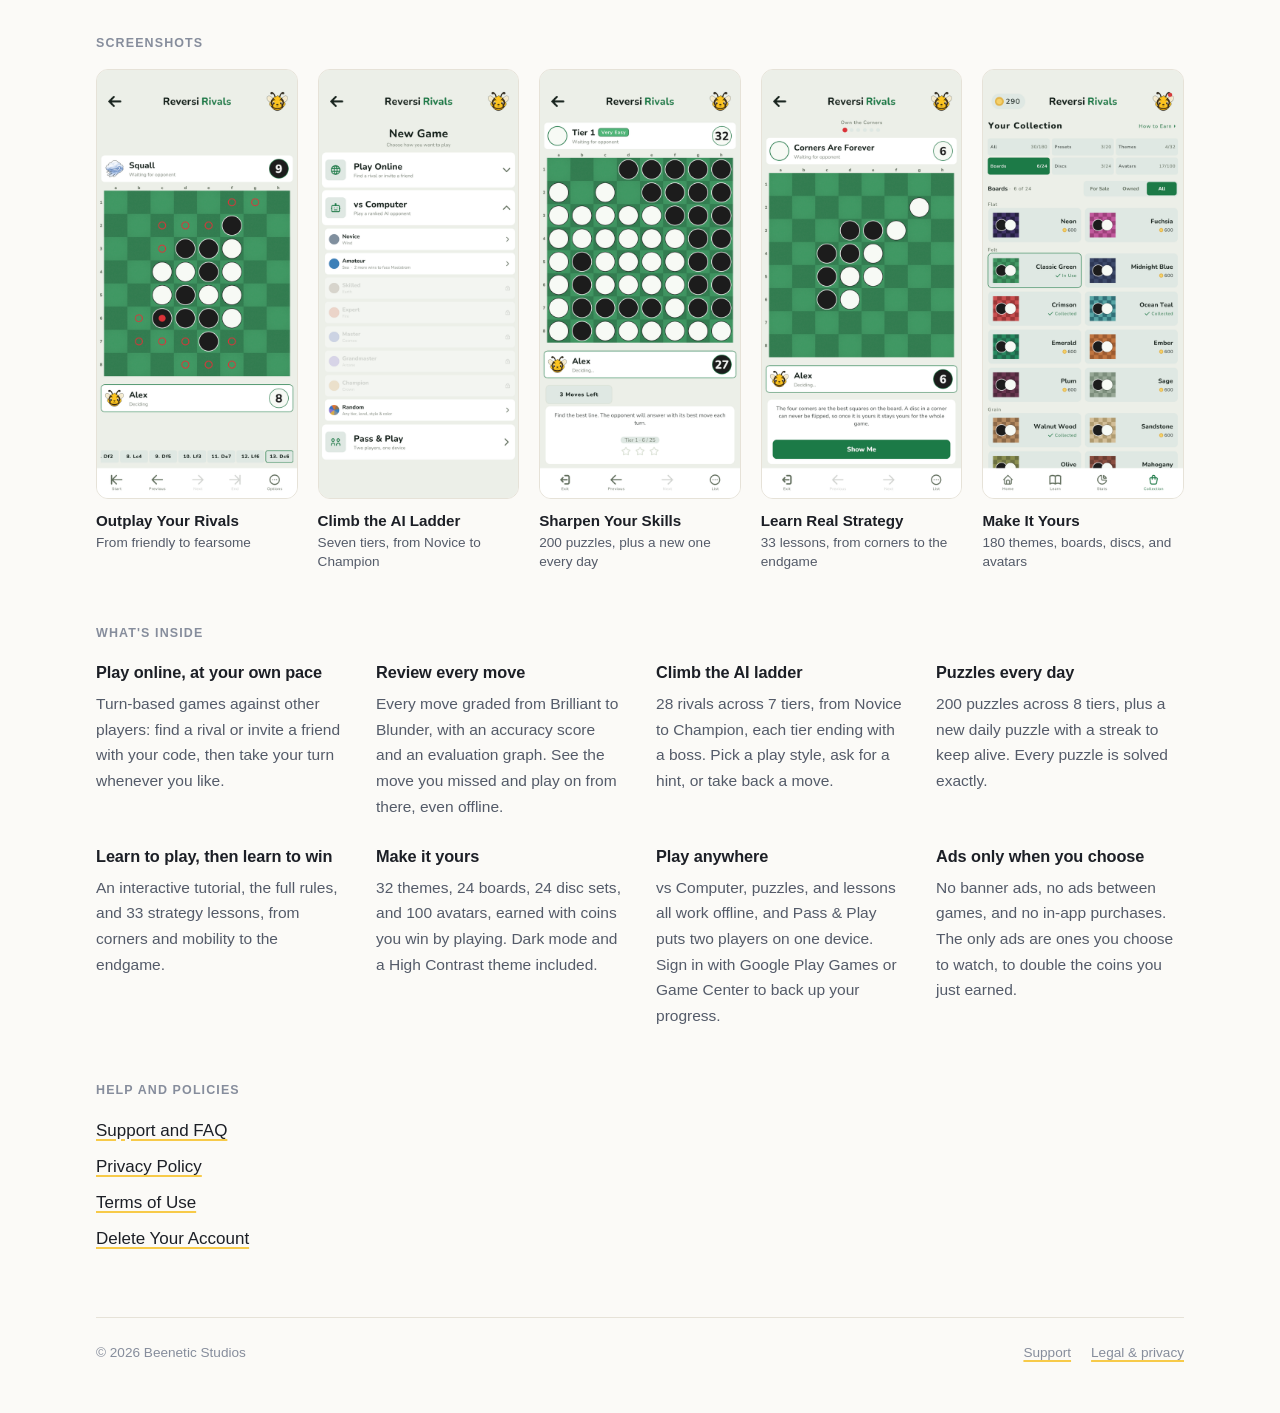
==== commit c85557c6: "Reversi Rivals: the iPhone beta is open on TestFlight; home card fits on phones "Play it early" now " ====
--- a/reversi-rivals/index.html
+++ b/reversi-rivals/index.html
@@ -43,7 +43,7 @@
   </p>
 
   <div class="btns">
-    <a class="btn primary" href="#closed-test">Join the Android Test</a>
+    <a class="btn primary" href="#closed-test">Join the Test</a>
   </div>
 
   <img class="banner" src="feature.webp" width="1024" height="500"
@@ -70,13 +70,18 @@
 
   <section id="closed-test">
     <h2>Play it early</h2>
+    <p>
+      Before Reversi Rivals launches, early players can try it on Android and iPhone. Pick your
+      phone below.
+    </p>
     <div class="card callout">
       <div class="card-head">
-        <span class="card-title">The Android test is open</span>
+        <span class="card-title">On Android</span>
+        <span class="tag">Google Play</span>
       </div>
       <p>
-        Before Reversi Rivals launches, early players can try it in a closed test on Google Play.
-        Use the same Google account for every step: the one your Android phone's Play Store uses.
+        A closed test on Google Play. Use the same Google account for every step: the one your
+        Android phone's Play Store uses.
       </p>
       <ol class="steps">
         <li>
@@ -97,17 +102,39 @@
           <a class="btn" href="https://play.google.com/store/apps/details?id=com.beeneticstudios.reversirivals" rel="noopener">Open in Google Play</a>
         </li>
       </ol>
+    </div>
+    <div class="card callout">
+      <div class="card-head">
+        <span class="card-title">On iPhone</span>
+        <span class="tag">TestFlight</span>
+      </div>
       <p>
-        On iPhone? The beta on Apple's TestFlight opens soon. Join the tester group and we will
-        email you the link.
+        A beta on Apple's TestFlight, the free app for trying games before they launch. No group to
+        join: the invite link is all it takes.
       </p>
-      <p>
-        No Google account, or rather use email? Write to
-        <a href="mailto:support@beeneticstudios.com?subject=Closed%20Test">support@beeneticstudios.com</a>
-        with the subject <strong>Closed Test</strong>, tell us whether you play on Android or
-        iPhone, and we will let you know.
-      </p>
-    </div>
+      <ol class="steps">
+        <li>
+          <span class="step-title">Get TestFlight</span>
+          <p>Install Apple's TestFlight app from the App Store.</p>
+          <a class="btn" href="https://apps.apple.com/app/testflight/id899247664" rel="noopener">Get TestFlight</a>
+        </li>
+        <li>
+          <span class="step-title">Open the invite</span>
+          <p>Open the invite on your iPhone, then tap Accept in TestFlight.</p>
+          <a class="btn primary" href="https://testflight.apple.com/join/T4WHuYXj" rel="noopener">Open the Invite</a>
+        </li>
+        <li>
+          <span class="step-title">Install from TestFlight</span>
+          <p>Tap Install, and Reversi Rivals appears on your home screen. It needs iOS 15 or
+            newer.</p>
+        </li>
+      </ol>
+    </div>
+    <p class="after-cards">
+      No Google account, or would rather use email? Write to
+      <a href="mailto:support@beeneticstudios.com?subject=Closed%20Test">support@beeneticstudios.com</a>
+      with the subject <strong>Closed Test</strong>, and we will help you join.
+    </p>
   </section>
 
   <section>
--- a/site.css
+++ b/site.css
@@ -180,6 +180,9 @@
 
 .callout p + p { margin-top: 0.75rem; }
 .callout .btns + p { margin-top: 1.25rem; }
+/* Callouts stacked in one section (the Android and iPhone tests), and the note that follows them. */
+.callout + .callout { margin-top: 1rem; }
+.after-cards { margin-top: 1.5rem; }
 
 /* Numbered steps inside a callout, each with its own button. Stacked on a phone; three columns side by side once
    the card is wide, the buttons pinned to the bottom so they line up. */
@@ -244,9 +247,17 @@
 
 /* ---- Home: a game's card (one per game; a second game adds a second card) ---- */
 
-.game-card { display: grid; gap: 1.5rem; }
+/* minmax(0, 1fr), not the implicit auto track: an auto track grows to its widest unbreakable content, so one long
+   tag on a phone widened the whole card past the screen. */
+.game-card { display: grid; grid-template-columns: minmax(0, 1fr); gap: 1.5rem; }
 
 .game-card .who { display: flex; align-items: center; gap: 1rem; margin-bottom: 0.8rem; }
+
+.game-card .who > div { min-width: 0; }
+
+/* The tag may wrap here (a phone is narrower than "Coming soon to Android and iPhone"). A fixed radius stays a full
+   pill on one line and turns into a rounded box on two. */
+.game-card .tag { display: inline-block; white-space: normal; border-radius: 0.8rem; }
 
 .game-card .who img { width: 64px; height: 64px; border-radius: 15px; flex: none; }
 
